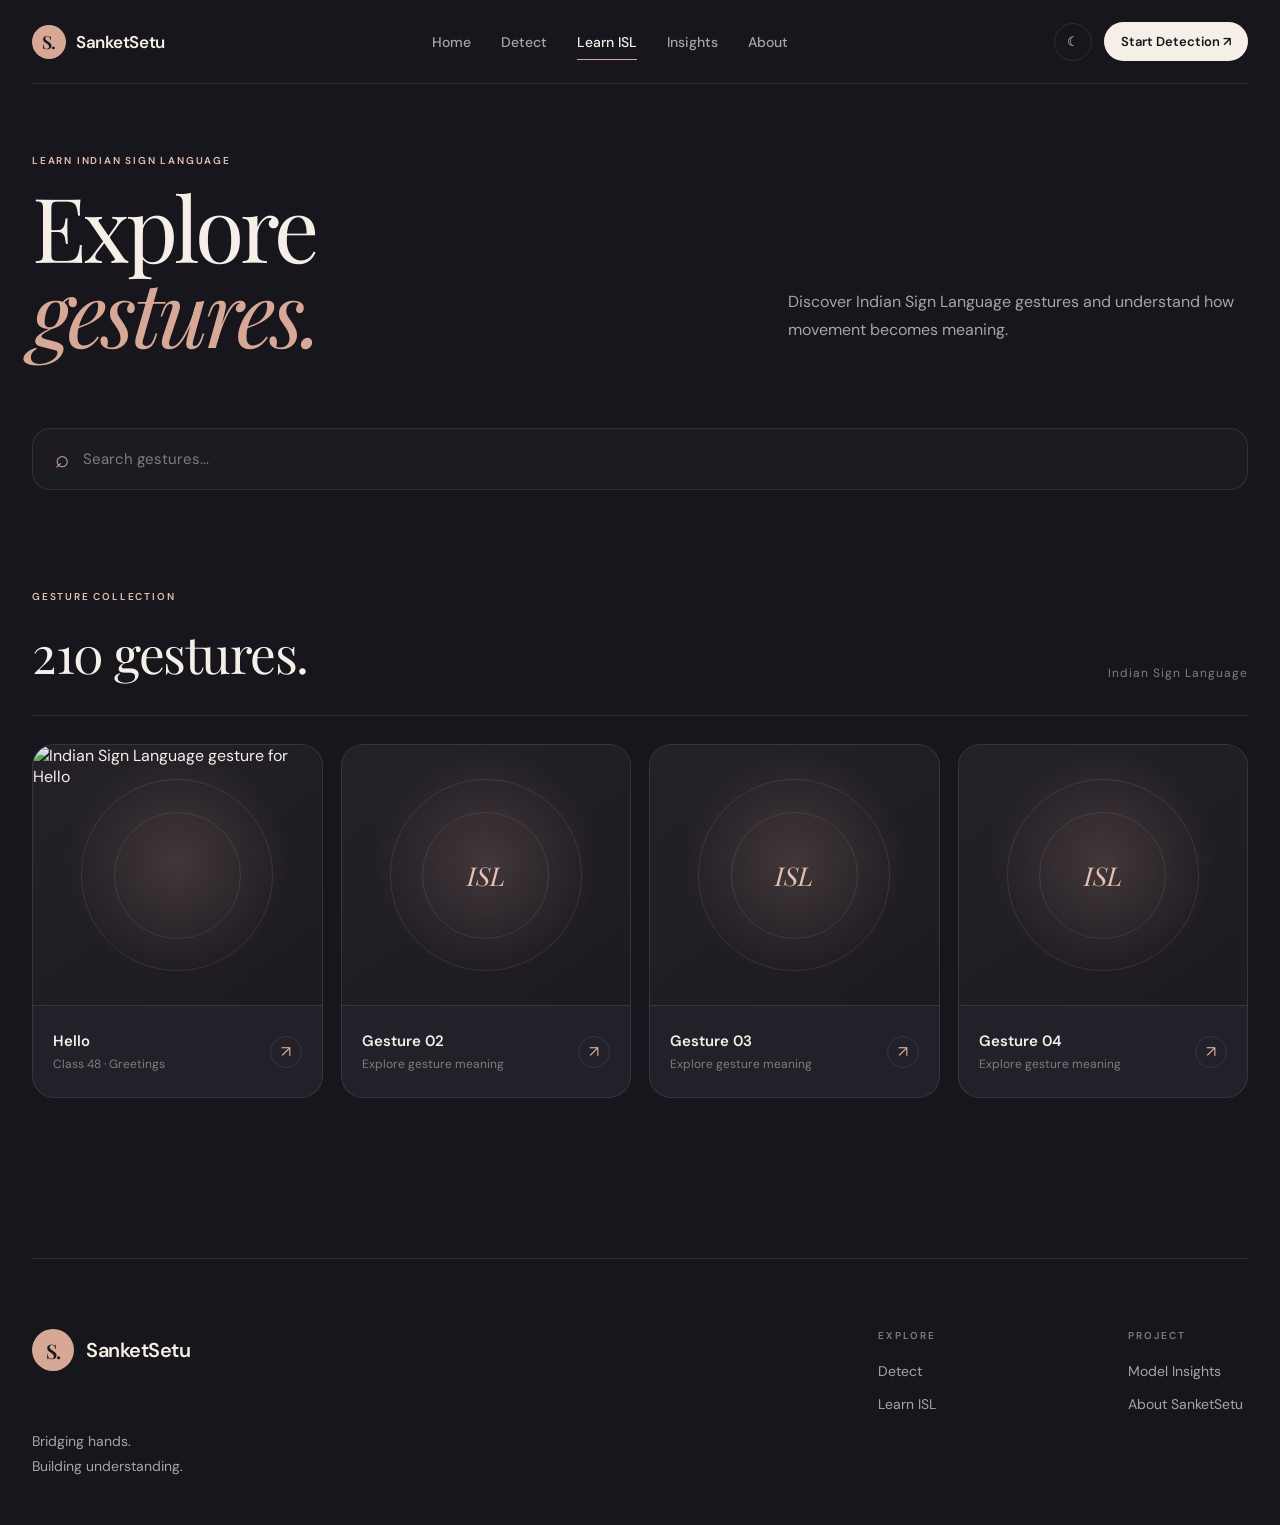
==== frontend/learn.html @ 7a356cb3 "Finalize frontend polish and theme updates" ====
<!DOCTYPE html>
<html lang="en">
<head>
    <meta charset="UTF-8">
    <meta name="viewport" content="width=device-width, initial-scale=1.0">

    <title>Learn ISL — SanketSetu</title>

    <!-- Fonts -->
    <link rel="preconnect" href="https://fonts.googleapis.com">
    <link rel="preconnect" href="https://fonts.gstatic.com" crossorigin>

    <link href="https://fonts.googleapis.com/css2?family=DM+Sans:wght@400;500;600&family=Playfair+Display:ital,wght@0,400;0,500;1,400;1,500&display=swap" rel="stylesheet">

    <!-- Global CSS -->
    <link rel="stylesheet" href="css/style.css">

    <!-- Learn Page CSS -->
    <link rel="stylesheet" href="css/learn.css">
</head>

<body>

    <!-- ================= NAVBAR ================= -->

    <header class="site-header">

        <nav class="navbar">

            <a href="index.html" class="logo">
                <span class="logo-mark">S.</span>
                <span class="logo-text">SanketSetu</span>
            </a>

            <div class="nav-links">

                <a href="index.html">Home</a>
                <a href="detect.html">Detect</a>
                <a href="learn.html" class="active">Learn ISL</a> 
                <a href="insights.html">Insights</a>
                <a href="about.html">About</a>

            </div>

            <div class="nav-actions">

                <button class="theme-toggle" aria-label="Toggle theme">
                    ☾
                </button>

                <a href="detect.html" class="nav-cta">
                    Start Detection ↗
                </a>

            </div>

        </nav>

    </header>


    <!-- ================= LEARN HERO ================= -->

    <main>

        <section class="learn-hero">

            <div class="learn-heading">

                <span class="section-label">
                    LEARN INDIAN SIGN LANGUAGE
                </span>

                <h1>
                    Explore
                    <em>gestures.</em>
                </h1>

            </div>

            <div class="learn-intro">

                <p>
                    Discover Indian Sign Language gestures and understand
                    how movement becomes meaning.
                </p>

            </div>

        </section>


        <!-- ================= SEARCH ================= -->

        <section class="learn-controls">

            <div class="search-box">

                <span class="search-icon">⌕</span>

                <input
                    type="text"
                    id="gestureSearch"
                    placeholder="Search gestures..."
                >

            </div>

        </section>


        <!-- ================= GESTURE COLLECTION ================= -->

        <section class="gesture-section">

            <div class="gesture-header">

                <div>
                    <span class="section-label">
                        GESTURE COLLECTION
                    </span>

                    <h2>
                        210 gestures.
                    </h2>
                </div>

                <span class="gesture-count">
                    Indian Sign Language
                </span>

            </div>


            <div class="gesture-grid" id="gestureGrid">

               <article class="gesture-card">

    <div class="gesture-visual">
        <img
            src="assets/images/isl/hello_30.jpg"
            alt="Indian Sign Language gesture for Hello"
        >
    </div>

    <div class="gesture-info">

        <div>
            <h3>Hello</h3>
            <p>Class 48 · Greetings</p>
        </div>

        <span class="gesture-arrow">↗</span>

    </div>

</article>


                <article class="gesture-card">

                    <div class="gesture-visual">
                        <span>ISL</span>
                    </div>

                    <div class="gesture-info">

                        <div>
                            <h3>Gesture 02</h3>
                            <p>Explore gesture meaning</p>
                        </div>

                        <span class="gesture-arrow">↗</span>

                    </div>

                </article>


                <article class="gesture-card">

                    <div class="gesture-visual">
                        <span>ISL</span>
                    </div>

                    <div class="gesture-info">

                        <div>
                            <h3>Gesture 03</h3>
                            <p>Explore gesture meaning</p>
                        </div>

                        <span class="gesture-arrow">↗</span>

                    </div>

                </article>


                <article class="gesture-card">

                    <div class="gesture-visual">
                        <span>ISL</span>
                    </div>

                    <div class="gesture-info">

                        <div>
                            <h3>Gesture 04</h3>
                            <p>Explore gesture meaning</p>
                        </div>

                        <span class="gesture-arrow">↗</span>

                    </div>

                </article>

            </div>

        </section>

    </main>


    <!-- ================= FOOTER ================= -->

    <footer class="footer">

        <div class="footer-brand">

            <div class="brand">

                <span class="brand-mark">S.</span>

                <span>SanketSetu</span>

            </div>

            <p>
                Bridging hands.<br>
                Building understanding.
            </p>

        </div>


        <div class="footer-links">

            <div>

                <span>EXPLORE</span>

                <a href="detect.html">Detect</a>
                <a href="learn.html">Learn ISL</a> 

            </div>


            <div>

                <span>PROJECT</span>

                <a href="insights.html">Model Insights</a>
                <a href="about.html">About SanketSetu</a>

            </div>

        </div>

    </footer>
<script>
    const themeToggle = document.querySelector(".theme-toggle");

    const savedTheme = localStorage.getItem("sanketsetu-theme");

    if (savedTheme) {
        document.documentElement.setAttribute("data-theme", savedTheme);
    }

    themeToggle?.addEventListener("click", () => {

        const currentTheme =
            document.documentElement.getAttribute("data-theme");

        const newTheme =
            currentTheme === "light" ? "dark" : "light";

        document.documentElement.setAttribute(
            "data-theme",
            newTheme
        );

        localStorage.setItem(
            "sanketsetu-theme",
            newTheme
        );
    });
</script>

</body>
</html>
---- frontend/css/style.css ----
/* =========================================
   SANKETSETU — GLOBAL DESIGN SYSTEM
   ========================================= */

/* ---------- RESET ---------- */

* {
    margin: 0;
    padding: 0;
    box-sizing: border-box;
}
  
html {
    scroll-behavior: smooth;
}

body {

    font-family: 'DM Sans', sans-serif;

    background: var(--bg-main);
    color: var(--text-main);

    min-height: 100vh;
    overflow-x: hidden;

    transition:
        background-color 0.4s ease,
        color 0.4s ease;
}
nav,
header,
main,
section,
footer,
.card,
.btn,
.theme-toggle {
    transition:
        background-color 0.4s ease,
        color 0.4s ease,
        border-color 0.4s ease,
        box-shadow 0.4s ease;
}
a {
    text-decoration: none;
    color: inherit;
}

button {
    font-family: inherit;
}


/* ---------- ROOT VARIABLES ---------- */
:root {

    /* ================= DARK THEME ================= */

    --bg-main: #17161c;
    --bg-surface: #222028;
    --bg-soft: #29262e;

    --text-main: #f5efe8;
    --text-muted: #aaa4a0;
    --text-soft: #817c7b;

    --peach: #d8a896;
    --peach-soft: #e5c1b3;

    --sage: #7d9185;
    --sage-soft: #afc0b2;

    --mist: #9cb8c8;

    --border: rgba(245, 239, 232, 0.10);
    --border-hover: rgba(245, 239, 232, 0.20);

    --shadow-soft: 0 20px 60px rgba(0, 0, 0, 0.20);

    --radius-lg: 32px;
    --radius-md: 22px;
    --radius-sm: 14px;

    --transition: 0.3s ease;
}


/* ================= LIGHT THEME ================= */

html[data-theme="light"] {

    --bg-main: #f4eee7;
    --bg-surface: #ebe4dc;
    --bg-soft: #e2d9d0;

    --text-main: #252128;
    --text-muted: #665f5d;
    --text-soft: #8b817c;

    --peach: #c98f79;
    --peach-soft: #b97861;

    --sage: #718277;
    --sage-soft: #8fa094;

    --mist: #7e9bab;

    --border: rgba(37, 33, 40, 0.12);
    --border-hover: rgba(37, 33, 40, 0.22);

    --shadow-soft: 0 20px 60px rgba(60, 45, 35, 0.10);
}


/* =========================================
   NAVBAR
   ========================================= */

.site-header {
    width: 100%;
    position: relative;
    z-index: 100;
}

.navbar {
    width: min(1240px, calc(100% - 64px));
    margin: 0 auto;

    min-height: 84px;

    display: flex;
    align-items: center;
    justify-content: space-between;

    border-bottom: 1px solid var(--border);
}


/* ---------- LOGO ---------- */

.logo {
    display: flex;
    align-items: center;
    gap: 10px;

    font-weight: 600;
    letter-spacing: -0.3px;
}

.logo-mark {
    width: 34px;
    height: 34px;

    display: flex;
    align-items: center;
    justify-content: center;

    border-radius: 50%;

    background: var(--peach);
    color: var(--bg-main);

    font-family: 'Playfair Display', serif;
    font-size: 18px;
    font-weight: 600;
}

.logo-text {
    font-size: 17px;
}


/* ---------- NAV LINKS ---------- */

.nav-links {
    display: flex;
    align-items: center;
    gap: 30px;
}

.nav-links a {
    position: relative;

    color: var(--text-muted);

    font-size: 14px;
    font-weight: 500;

    transition: color var(--transition);
}

.nav-links a:hover {
    color: var(--text-main);
}

.nav-links a.active {
    color: var(--text-main);
}

.nav-links a.active::after {
    content: "";

    position: absolute;
    left: 0;
    bottom: -9px;

    width: 100%;
    height: 1px;

    background: var(--peach);
}


/* ---------- NAV ACTIONS ---------- */

.nav-actions {
    display: flex;
    align-items: center;
    gap: 12px;
}

.theme-toggle {

    width: 38px;
    height: 38px;

    border: 1px solid var(--border);
    border-radius: 50%;

    background: transparent;
    color: var(--text-main);

    cursor: pointer;

    transition:
        background-color 0.3s ease,
        border-color 0.3s ease,
        color 0.3s ease,
        transform 0.3s ease;
}

.theme-toggle:hover {
    background: var(--bg-soft);
    border-color: var(--border-hover);
    transform: rotate(12deg);
}

.nav-cta {
    display: flex;
    align-items: center;
    gap: 8px;

    padding: 11px 17px;

    border-radius: 999px;

    background: var(--text-main);
    color: var(--bg-main);

    font-size: 13px;
    font-weight: 600;

    transition:
        transform var(--transition),
        opacity var(--transition);
}

.nav-cta:hover {
    transform: translateY(-2px);
    opacity: 0.9;
}


/* =========================================
   COMMON BUTTONS
   ========================================= */

.btn {
    display: inline-flex;
    align-items: center;
    justify-content: center;
    gap: 10px;

    padding: 15px 22px;

    border-radius: 999px;

    font-size: 14px;
    font-weight: 600;

    transition:
        transform var(--transition),
        background var(--transition),
        border var(--transition);
}

.btn:hover {
    transform: translateY(-3px);
}

.btn-primary {
    background: var(--peach);
    color: var(--bg-main);
}

.btn-primary:hover {
    background: var(--peach-soft);
}

.btn-secondary {
    border: 1px solid var(--border-hover);
    background: rgba(255, 255, 255, 0.02);
    color: var(--text-main);
}

.btn-secondary:hover {
    background: var(--bg-soft);
}


/* =========================================
   RESPONSIVE NAVIGATION
   ========================================= */

@media (max-width: 1050px) {

    .nav-links {
        gap: 18px;
    }

    .nav-links a {
        font-size: 13px;
    }

    .navbar {
        width: min(100% - 40px, 1240px);
    }
}


@media (max-width: 850px) {

    .nav-links {
        display: none;
    }

    .navbar {
        min-height: 76px;
    }

    .nav-cta {
        padding: 10px 14px;
    }
}


@media (max-width: 500px) {

    .navbar {
        width: calc(100% - 28px);
    }

    .logo-text {
        font-size: 15px;
    }

    .nav-cta {
        display: none;
    }
}
/* =========================================
   PROJECT STATS
   ========================================= */

.stats-section {
    position: relative;
    z-index: 2;

    width: min(1240px, calc(100% - 64px));

    margin: 0 auto;

    padding: 55px 0 100px;

    border-top: 1px solid var(--border);

    display: grid;
    grid-template-columns: 0.8fr 1.2fr;
    gap: 80px;
    align-items: start;
}


/* ---------- INTRO ---------- */

.stats-intro {
    max-width: 310px;
}

.section-label {
    display: block;

    margin-bottom: 16px;

    color: var(--peach-soft);

    font-size: 10px;
    font-weight: 600;

    letter-spacing: 1.8px;
}

.stats-intro p {
    color: var(--text-muted);

    font-size: 14px;
    line-height: 1.7;
}


/* ---------- STATS GRID ---------- */

.stats-grid {
    display: grid;
    grid-template-columns: repeat(4, 1fr);

    border-left: 1px solid var(--border);
}


/* ---------- INDIVIDUAL STAT ---------- */

.stat-item {
    min-height: 110px;

    padding: 0 25px;

    border-right: 1px solid var(--border);

    display: flex;
    flex-direction: column;
    justify-content: space-between;
}

.stat-number {
    display: block;

    font-family: 'Playfair Display', serif;

    color: var(--text-main);

    font-size: clamp(32px, 3vw, 46px);
    font-weight: 500;

    line-height: 1;
    letter-spacing: -1.5px;
}

.stat-label {
    display: block;

    margin-top: 20px;

    color: var(--text-soft);

    font-size: 9px;
    font-weight: 600;

    letter-spacing: 1.4px;
}


/* =========================================
   STATS RESPONSIVE
   ========================================= */

@media (max-width: 950px) {

    .stats-section {
        grid-template-columns: 1fr;
        gap: 40px;
    }

    .stats-intro {
        max-width: 500px;
    }
}


@media (max-width: 650px) {

    .stats-section {
        width: calc(100% - 32px);

        padding-bottom: 70px;
    }

    .stats-grid {
        grid-template-columns: repeat(2, 1fr);

        border-left: none;
        border-top: 1px solid var(--border);
    }

    .stat-item {
        min-height: 120px;

        padding: 24px 18px;

        border-bottom: 1px solid var(--border);
    }

    .stat-item:nth-child(2n) {
        border-right: none;
    }
}
/* =========================================
   FOOTER
   ========================================= */

.footer {
    width: min(1240px, calc(100% - 64px));
    margin: 60px auto 0;
    padding: 70px 0 55px;

    border-top: 1px solid var(--border);

    display: flex;
    justify-content: space-between;
    align-items: flex-start;
    gap: 80px;
}

/* ---------- FOOTER BRAND ---------- */

.footer-brand {
    display: flex;
    flex-direction: column;
    gap: 28px;
}

.footer-brand .brand {
    display: flex;
    align-items: center;
    gap: 12px;

    color: var(--text-main);

    font-size: 20px;
    font-weight: 600;
    letter-spacing: -0.5px;
}

.footer-brand .brand-mark {
    width: 42px;
    height: 42px;

    display: flex;
    align-items: center;
    justify-content: center;

    border-radius: 50%;

    background: var(--peach);
    color: var(--bg-main);

    font-family: 'Playfair Display', serif;
    font-size: 20px;
    font-weight: 600;
}

.footer-brand p {
    color: var(--text-muted);

    font-size: 15px;
    line-height: 1.8;
}

/* ---------- FOOTER LINKS ---------- */

.footer-links {
    display: flex;
    gap: 150px;
}

.footer-links > div {
    display: flex;
    flex-direction: column;
    gap: 17px;
    min-width: 120px;
}

.footer-links span {
    margin-bottom: 5px;

    color: var(--text-soft);

    font-size: 10px;
    font-weight: 600;

    letter-spacing: 2px;
}

.footer-links a {
    color: var(--text-muted);

    font-size: 14px;

    transition:
        color var(--transition),
        transform var(--transition);
}

.footer-links a:hover {
    color: var(--text-main);
    transform: translateX(3px);
}


/* ---------- FOOTER RESPONSIVE ---------- */

@media (max-width: 750px) {

    .footer {
        width: calc(100% - 32px);

        margin-top: 80px;
        padding: 55px 0 45px;

        flex-direction: column;
        gap: 50px;
    }

    .footer-links {
        gap: 70px;
    }
}

@media (max-width: 450px) {

    .footer-links {
        width: 100%;
        justify-content: space-between;
        gap: 30px;
    }
}
---- frontend/css/learn.css ----
/* =========================================
   SANKETSETU — LEARN ISL
   ========================================= */

/* ---------- LEARN HERO ---------- */

.learn-hero {
    width: min(1240px, calc(100% - 64px));

    margin: 0 auto;

    padding: 70px 0 75px;

    display: grid;

    grid-template-columns: 1.05fr 0.95fr;
gap: 35px;

    align-items: end;
}

.learn-heading h1 {
    margin: 0;

    font-family: 'Playfair Display', serif;
    font-size: clamp(64px, 7vw, 96px);
    font-weight: 400;
    line-height: 0.95;
    letter-spacing: -4px;
}

.learn-heading h1 em {
    display: block;

    color: var(--peach);

    font-weight: 400;
}

.learn-intro {
    max-width: 460px;

    padding-bottom: 8px;

    justify-self: end;
}

.learn-intro p {
    margin: 0;

    color: var(--text-muted);

    font-size: 16px;
    line-height: 1.8;
}

/* ---------- SEARCH ---------- */

.learn-controls {
    width: min(1240px, calc(100% - 64px));
    margin: 0 auto;

    padding-bottom: 100px;
}

.search-box {
    width: 100%;
    height: 62px;

    display: flex;
    align-items: center;
    gap: 14px;

    padding: 0 22px;

    border: 1px solid var(--border);
    border-radius: 18px;

    background: rgba(255, 255, 255, 0.025);

    transition:
        border var(--transition),
        background var(--transition);
}

.search-box:focus-within {
    border-color: var(--border-hover);
    background: rgba(255, 255, 255, 0.04);
}

.search-icon {
    color: var(--peach);

    font-size: 24px;
    line-height: 1;
}

.search-box input {
    width: 100%;

    border: none;
    outline: none;

    background: transparent;

    color: var(--text-main);

    font-family: inherit;
    font-size: 15px;
}

.search-box input::placeholder {
    color: var(--text-soft);
}


/* ---------- GESTURE SECTION ---------- */

.gesture-section {
    width: min(1240px, calc(100% - 64px));
    margin: 0 auto;

    padding: 0 0 120px;
}

.gesture-header {
    display: flex;
    align-items: end;
    justify-content: space-between;

    padding-bottom: 28px;

    border-bottom: 1px solid var(--border);
}

.gesture-header h2 {
    margin: 0;

    font-family: 'Playfair Display', serif;

    font-size: clamp(36px, 4vw, 52px);
    font-weight: 400;

    letter-spacing: -1.5px;
}

.gesture-count {
    padding-bottom: 6px;

    color: var(--text-soft);

    font-size: 12px;
    letter-spacing: 1px;
}


/* ---------- GESTURE GRID ---------- */

.gesture-grid {
    display: grid;

    grid-template-columns: repeat(4, 1fr);

    gap: 18px;

    padding-top: 28px;
}


/* ---------- GESTURE CARD ---------- */

.gesture-card {
    overflow: hidden;

    border: 1px solid var(--border);
    border-radius: var(--radius-md);

    background: var(--bg-surface);

    transition:
        transform var(--transition),
        border var(--transition),
        box-shadow var(--transition);
}

.gesture-card:hover {
    transform: translateY(-5px);

    border-color: var(--border-hover);

    box-shadow: var(--shadow-soft);
}


/* ---------- GESTURE VISUAL ---------- */

.gesture-visual {
    position: relative;

    height: 260px;

    display: flex;
    align-items: center;
    justify-content: center;

    overflow: hidden;

    background:
        radial-gradient(
            circle at 50% 45%,
            rgba(216, 168, 150, 0.18),
            transparent 55%
        ),
        linear-gradient(
            145deg,
            #242129,
            #1d1b21
        );
}

.gesture-visual::before,
.gesture-visual::after {
    content: "";

    position: absolute;

    border: 1px solid rgba(216, 168, 150, 0.14);

    border-radius: 50%;
}

.gesture-visual::before {
    width: 190px;
    height: 190px;
}

.gesture-visual::after {
    width: 125px;
    height: 125px;
}

.gesture-visual span {
    position: relative;
    z-index: 2;

    color: var(--peach-soft);

    font-family: 'Playfair Display', serif;
    font-size: 26px;
    font-style: italic;
}


/* ---------- GESTURE INFO ---------- */

.gesture-info {
    min-height: 92px;

    padding: 18px 20px;

    display: flex;
    align-items: center;
    justify-content: space-between;

    border-top: 1px solid var(--border);
}

.gesture-info h3 {
    margin: 0 0 5px;

    color: var(--text-main);

    font-size: 15px;
    font-weight: 600;
}

.gesture-info p {
    margin: 0;

    color: var(--text-soft);

    font-size: 12px;
}

.gesture-arrow {
    width: 32px;
    height: 32px;

    display: flex;
    align-items: center;
    justify-content: center;

    border: 1px solid var(--border);
    border-radius: 50%;

    color: var(--peach);

    transition:
        background var(--transition),
        transform var(--transition);
}

.gesture-card:hover .gesture-arrow {
    background: var(--peach);
    color: var(--bg-main);

    transform: translate(2px, -2px);
}


/* =========================================
   FOOTER
   ========================================= */

.footer {
    width: min(1240px, calc(100% - 64px));

    margin: 40px auto 0;

    padding: 70px 0 45px;

    border-top: 1px solid var(--border);

    display: flex;
    justify-content: space-between;
    gap: 80px;
}

.footer-brand {
    min-width: 250px;
}

.brand {
    display: flex;
    align-items: center;
    gap: 14px;

    color: var(--text-main);

    font-size: 20px;
    font-weight: 600;
}

.brand-mark {
    width: 40px;
    height: 40px;

    display: flex;
    align-items: center;
    justify-content: center;

    border-radius: 50%;

    background: var(--peach);
    color: var(--bg-main);

    font-family: 'Playfair Display', serif;
    font-size: 19px;
}

.footer-brand p {
    margin-top: 30px;

    color: var(--text-muted);

    font-size: 14px;
    line-height: 1.8;
}

.footer-links {
    display: flex;
    gap: 130px;
}

.footer-links > div {
    display: flex;
    flex-direction: column;
    gap: 15px;
}

.footer-links span {
    margin-bottom: 5px;

    color: var(--text-soft);

    font-size: 10px;
    font-weight: 600;

    letter-spacing: 2px;
}

.footer-links a {
    color: var(--text-muted);

    font-size: 14px;

    transition: color var(--transition);
}

.footer-links a:hover {
    color: var(--text-main);
}


/* =========================================
   RESPONSIVE
   ========================================= */

@media (max-width: 1000px) {

    .learn-hero {
        grid-template-columns: 1fr;
        gap: 30px;
    }

    .learn-intro {
        max-width: 550px;
    }

    .gesture-grid {
        grid-template-columns: repeat(2, 1fr);
    }

    .footer-links {
        gap: 70px;
    }
}


@media (max-width: 700px) {

    .learn-hero,
    .learn-controls,
    .gesture-section,
    .footer {
        width: calc(100% - 32px);
    }

    .learn-hero {
        padding: 75px 0 55px;
    }

    .learn-heading h1 {
        font-size: 58px;
        letter-spacing: -2px;
    }

    .gesture-grid {
        grid-template-columns: 1fr;
    }

    .gesture-header {
        align-items: start;
        flex-direction: column;
        gap: 12px;
    }

    .footer {
        flex-direction: column;
        gap: 50px;
    }

    .footer-links {
        gap: 70px;
    }
}


@media (max-width: 450px) {

    .learn-heading h1 {
        font-size: 48px;
    }

    .footer-links {
        gap: 40px;
    }

    .gesture-visual {
        height: 230px;
    }
}
/* Actual ISL gesture images */
.gesture-visual img {
    width: 100%;
    height: 100%;

    object-fit: contain;
    display: block;

    border-radius: inherit;
}
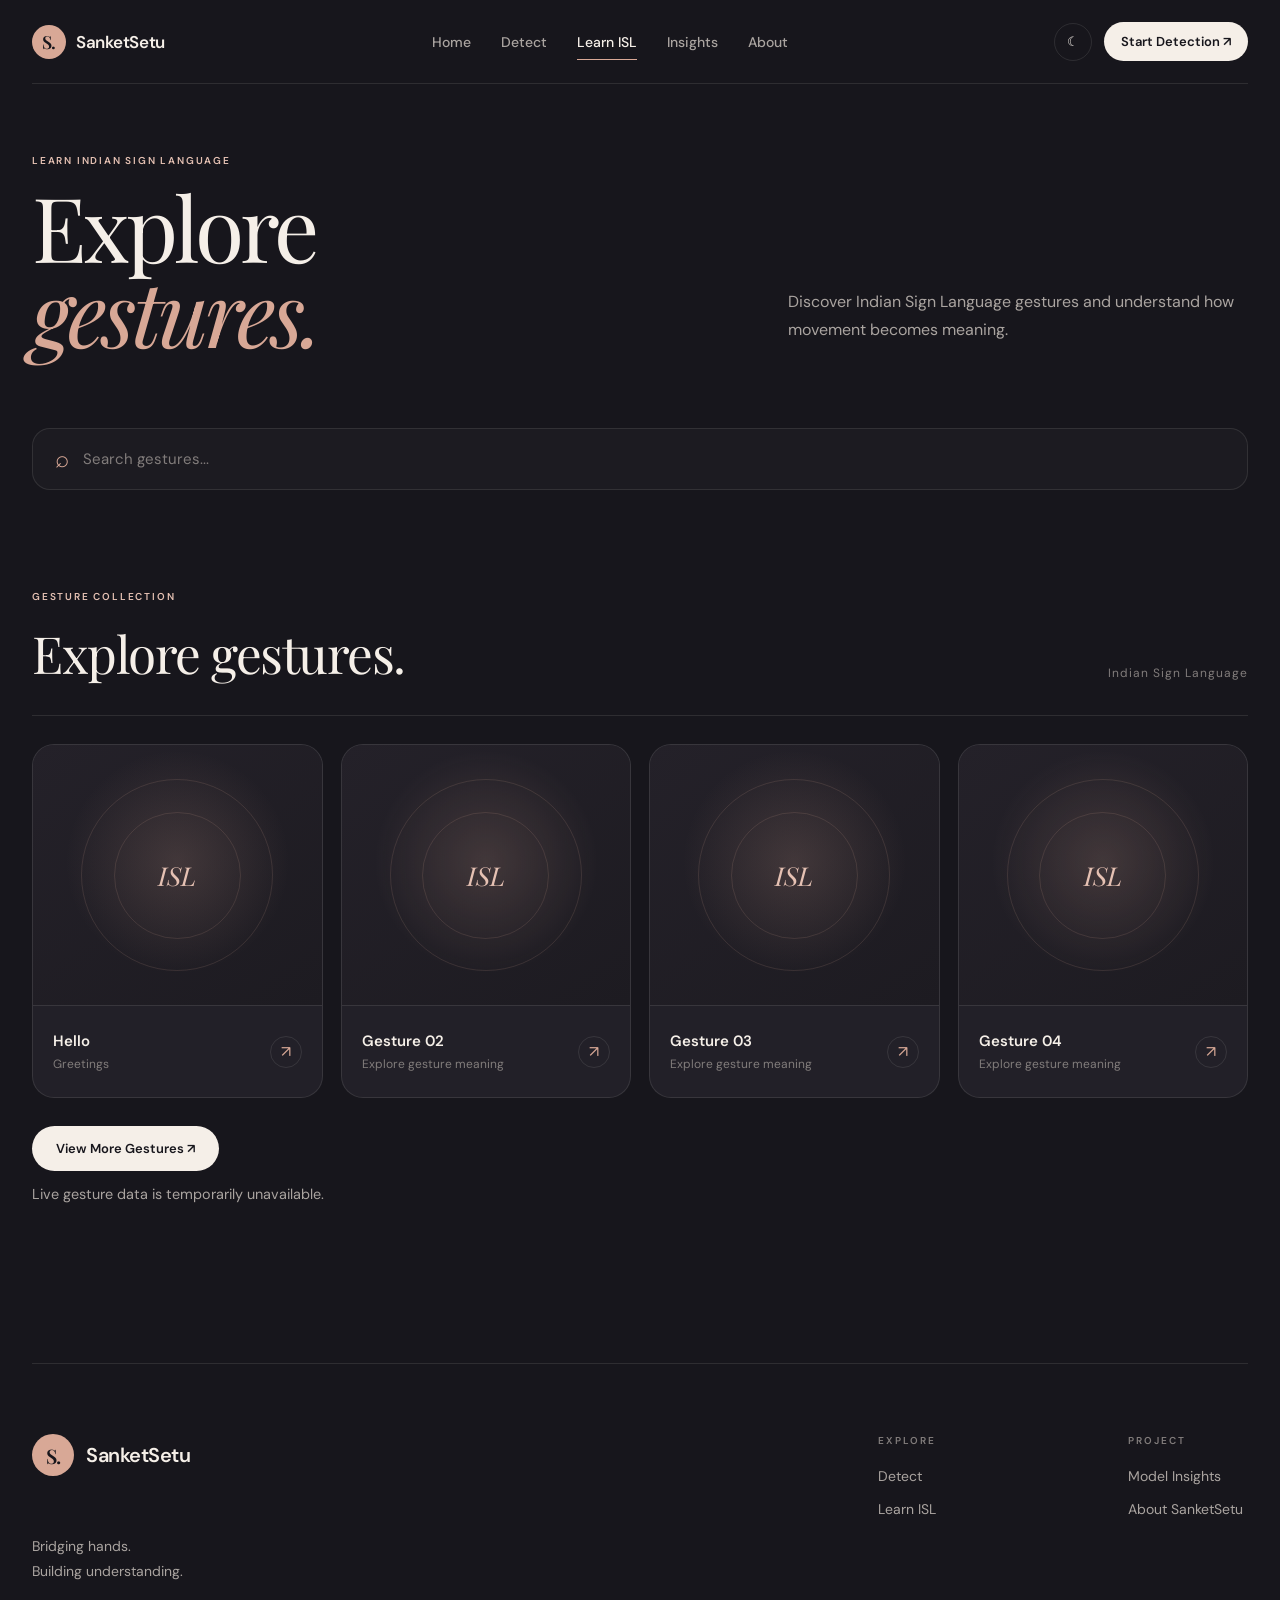
==== commit f5ccf059: "Update ISL learning and Transformer notebooks" ====
--- a/frontend/learn.html
+++ b/frontend/learn.html
@@ -1,3 +1,4 @@
+
 <!DOCTYPE html>
 <html lang="en">
 <head>
@@ -9,22 +10,17 @@
     <!-- Fonts -->
     <link rel="preconnect" href="https://fonts.googleapis.com">
     <link rel="preconnect" href="https://fonts.gstatic.com" crossorigin>
-
     <link href="https://fonts.googleapis.com/css2?family=DM+Sans:wght@400;500;600&family=Playfair+Display:ital,wght@0,400;0,500;1,400;1,500&display=swap" rel="stylesheet">
 
-    <!-- Global CSS -->
+    <!-- CSS -->
     <link rel="stylesheet" href="css/style.css">
-
-    <!-- Learn Page CSS -->
     <link rel="stylesheet" href="css/learn.css">
 </head>
 
 <body>
 
-    <!-- ================= NAVBAR ================= -->
-
+    <!-- NAVBAR -->
     <header class="site-header">
-
         <nav class="navbar">
 
             <a href="index.html" class="logo">
@@ -33,270 +29,303 @@
             </a>
 
             <div class="nav-links">
-
                 <a href="index.html">Home</a>
                 <a href="detect.html">Detect</a>
-                <a href="learn.html" class="active">Learn ISL</a> 
+                <a href="learn.html" class="active">Learn ISL</a>
                 <a href="insights.html">Insights</a>
                 <a href="about.html">About</a>
-
             </div>
 
             <div class="nav-actions">
-
-                <button class="theme-toggle" aria-label="Toggle theme">
-                    ☾
-                </button>
-
-                <a href="detect.html" class="nav-cta">
-                    Start Detection ↗
-                </a>
-
+                <button class="theme-toggle" aria-label="Toggle theme">☾</button>
+                <a href="detect.html" class="nav-cta">Start Detection ↗</a>
             </div>
 
         </nav>
-
     </header>
 
-
-    <!-- ================= LEARN HERO ================= -->
-
     <main>
 
+        <!-- HERO -->
         <section class="learn-hero">
-
             <div class="learn-heading">
-
-                <span class="section-label">
-                    LEARN INDIAN SIGN LANGUAGE
-                </span>
-
-                <h1>
-                    Explore
-                    <em>gestures.</em>
-                </h1>
-
+                <span class="section-label">LEARN INDIAN SIGN LANGUAGE</span>
+                <h1>Explore <em>gestures.</em></h1>
             </div>
 
             <div class="learn-intro">
-
                 <p>
                     Discover Indian Sign Language gestures and understand
                     how movement becomes meaning.
                 </p>
-
-            </div>
-
+            </div>
         </section>
 
-
-        <!-- ================= SEARCH ================= -->
-
+        <!-- SEARCH -->
         <section class="learn-controls">
-
             <div class="search-box">
-
                 <span class="search-icon">⌕</span>
-
                 <input
                     type="text"
                     id="gestureSearch"
                     placeholder="Search gestures..."
+                    aria-label="Search featured gestures"
                 >
-
-            </div>
-
+            </div>
         </section>
 
-
-        <!-- ================= GESTURE COLLECTION ================= -->
-
+        <!-- FEATURED GESTURES -->
         <section class="gesture-section">
 
             <div class="gesture-header">
-
                 <div>
-                    <span class="section-label">
-                        GESTURE COLLECTION
-                    </span>
-
-                    <h2>
-                        210 gestures.
-                    </h2>
+                    <span class="section-label">GESTURE COLLECTION</span>
+                    <h2 id="gestureHeading">Explore gestures.</h2>
                 </div>
 
-                <span class="gesture-count">
-                    Indian Sign Language
+                <span class="gesture-count" id="gestureCount">
+                    Loading gestures...
                 </span>
-
-            </div>
-
+            </div>
 
             <div class="gesture-grid" id="gestureGrid">
-
-               <article class="gesture-card">
-
-    <div class="gesture-visual">
-        <img
-            src="assets/images/isl/hello_30.jpg"
-            alt="Indian Sign Language gesture for Hello"
-        >
-    </div>
-
-    <div class="gesture-info">
-
-        <div>
-            <h3>Hello</h3>
-            <p>Class 48 · Greetings</p>
-        </div>
-
-        <span class="gesture-arrow">↗</span>
-
-    </div>
-
-</article>
-
-
-                <article class="gesture-card">
-
-                    <div class="gesture-visual">
-                        <span>ISL</span>
-                    </div>
-
-                    <div class="gesture-info">
-
-                        <div>
-                            <h3>Gesture 02</h3>
-                            <p>Explore gesture meaning</p>
-                        </div>
-
-                        <span class="gesture-arrow">↗</span>
-
-                    </div>
-
-                </article>
-
-
-                <article class="gesture-card">
-
-                    <div class="gesture-visual">
-                        <span>ISL</span>
-                    </div>
-
-                    <div class="gesture-info">
-
-                        <div>
-                            <h3>Gesture 03</h3>
-                            <p>Explore gesture meaning</p>
-                        </div>
-
-                        <span class="gesture-arrow">↗</span>
-
-                    </div>
-
-                </article>
-
-
-                <article class="gesture-card">
-
-                    <div class="gesture-visual">
-                        <span>ISL</span>
-                    </div>
-
-                    <div class="gesture-info">
-
-                        <div>
-                            <h3>Gesture 04</h3>
-                            <p>Explore gesture meaning</p>
-                        </div>
-
-                        <span class="gesture-arrow">↗</span>
-
-                    </div>
-
-                </article>
-
-            </div>
+                <p>Loading gestures from the dataset...</p>
+            </div>
+
+            <div class="learn-more">
+                <a href="gestures.html" class="nav-cta">
+                    View More Gestures ↗
+                </a>
+            </div>
+
+            <p id="gestureMessage" role="status"></p>
 
         </section>
 
     </main>
 
-
-    <!-- ================= FOOTER ================= -->
-
+    <!-- FOOTER -->
     <footer class="footer">
 
         <div class="footer-brand">
-
             <div class="brand">
-
                 <span class="brand-mark">S.</span>
-
                 <span>SanketSetu</span>
-
             </div>
 
             <p>
                 Bridging hands.<br>
                 Building understanding.
             </p>
-
         </div>
 
-
         <div class="footer-links">
 
             <div>
-
                 <span>EXPLORE</span>
-
                 <a href="detect.html">Detect</a>
-                <a href="learn.html">Learn ISL</a> 
-
-            </div>
-
+                <a href="learn.html">Learn ISL</a>
+            </div>
 
             <div>
-
                 <span>PROJECT</span>
-
                 <a href="insights.html">Model Insights</a>
                 <a href="about.html">About SanketSetu</a>
-
             </div>
 
         </div>
 
     </footer>
-<script>
-    const themeToggle = document.querySelector(".theme-toggle");
-
-    const savedTheme = localStorage.getItem("sanketsetu-theme");
-
-    if (savedTheme) {
-        document.documentElement.setAttribute("data-theme", savedTheme);
-    }
-
-    themeToggle?.addEventListener("click", () => {
-
-        const currentTheme =
-            document.documentElement.getAttribute("data-theme");
-
-        const newTheme =
-            currentTheme === "light" ? "dark" : "light";
-
-        document.documentElement.setAttribute(
-            "data-theme",
-            newTheme
-        );
-
-        localStorage.setItem(
-            "sanketsetu-theme",
-            newTheme
-        );
+
+    <script>
+        // Theme toggle — preserved from the original page
+        const themeToggle = document.querySelector(".theme-toggle");
+        const savedTheme = localStorage.getItem("sanketsetu-theme");
+
+        if (savedTheme) {
+            document.documentElement.setAttribute("data-theme", savedTheme);
+        }
+
+        themeToggle?.addEventListener("click", () => {
+            const currentTheme =
+                document.documentElement.getAttribute("data-theme");
+
+            const newTheme =
+                currentTheme === "light" ? "dark" : "light";
+
+            document.documentElement.setAttribute("data-theme", newTheme);
+            localStorage.setItem("sanketsetu-theme", newTheme);
+        });
+
+        // Load gestures from the Flask API
+        const gestureGrid = document.getElementById("gestureGrid");
+        const gestureCount = document.getElementById("gestureCount");
+        const gestureHeading = document.getElementById("gestureHeading");
+        const gestureSearch = document.getElementById("gestureSearch");
+        const gestureMessage = document.getElementById("gestureMessage");
+
+        let featuredGestures = [];
+
+        function createGestureCard(gesture) {
+            const card = document.createElement("article");
+            card.className = "gesture-card";
+
+            const visual = document.createElement("div");
+            visual.className = "gesture-visual";
+
+            const placeholder = document.createElement("span");
+            placeholder.textContent = "ISL";
+            visual.appendChild(placeholder);
+
+            const info = document.createElement("div");
+            info.className = "gesture-info";
+
+            const details = document.createElement("div");
+
+            const name = document.createElement("h3");
+            name.textContent = gesture.name;
+
+            const category = document.createElement("p");
+            category.textContent = gesture.category || "Indian Sign Language";
+
+            details.append(name, category);
+
+            const arrow = document.createElement("span");
+            arrow.className = "gesture-arrow";
+            arrow.textContent = "↗";
+
+            info.append(details, arrow);
+            card.append(visual, info);
+
+            // Detail page will use this ID to find the selected gesture.
+            card.tabIndex = 0;
+            card.setAttribute("role", "link");
+            card.setAttribute("aria-label", `Learn about ${gesture.name}`);
+
+            const openDetails = () => {
+                const params = new URLSearchParams({
+                    id: gesture.id
+                });
+                window.location.href = `gesture.html?${params.toString()}`;
+            };
+
+            card.addEventListener("click", openDetails);
+            card.addEventListener("keydown", (event) => {
+                if (event.key === "Enter" || event.key === " ") {
+                    event.preventDefault();
+                    openDetails();
+                }
+            });
+
+            return card;
+        }
+
+        function renderFeaturedGestures(searchTerm = "") {
+            const term = searchTerm.trim().toLowerCase();
+
+            const filtered = featuredGestures.filter((gesture) =>
+                gesture.name.toLowerCase().includes(term) ||
+                (gesture.category || "").toLowerCase().includes(term)
+            );
+
+            gestureGrid.replaceChildren();
+
+            if (filtered.length === 0) {
+                const emptyMessage = document.createElement("p");
+                emptyMessage.textContent = "No matching featured gestures found.";
+                gestureGrid.appendChild(emptyMessage);
+                return;
+            }
+
+            filtered.forEach((gesture) => {
+                gestureGrid.appendChild(createGestureCard(gesture));
+            });
+        }
+
+        async function loadGestures() {
+            try {
+                const response = await fetch("http://127.0.0.1:5000/api/learn/gestures");
+
+                if (!response.ok) {
+                    throw new Error("Could not load gestures.");
+                }
+
+                const data = await response.json();
+
+                if (data.status !== "ok" || !Array.isArray(data.gestures)) {
+                    throw new Error("The gesture data is unavailable.");
+                }
+
+                gestureCount.textContent =
+                    `${data.count} gestures available`;
+
+                // Show five gestures on the Learn ISL landing page.
+                featuredGestures = data.gestures.slice(0, 4);
+
+                gestureHeading.textContent = "Start exploring.";
+
+                renderFeaturedGestures();
+
+            
+} catch (error) {
+    console.error("Learn ISL:", error);
+
+    gestureCount.textContent = "Indian Sign Language";
+
+    // Keep the original four placeholder cards visible.
+    const fallbackGestures = [
+        { name: "Hello", category: "Greetings" },
+        { name: "Gesture 02", category: "Explore gesture meaning" },
+        { name: "Gesture 03", category: "Explore gesture meaning" },
+        { name: "Gesture 04", category: "Explore gesture meaning" }
+    ];
+
+    gestureGrid.replaceChildren();
+
+    fallbackGestures.forEach((gesture, index) => {
+        const card = document.createElement("article");
+        card.className = "gesture-card";
+
+        const visual = document.createElement("div");
+        visual.className = "gesture-visual";
+
+        const placeholder = document.createElement("span");
+        placeholder.textContent = "ISL";
+        visual.appendChild(placeholder);
+
+        const info = document.createElement("div");
+        info.className = "gesture-info";
+
+        const details = document.createElement("div");
+        const name = document.createElement("h3");
+        name.textContent = gesture.name;
+
+        const description = document.createElement("p");
+        description.textContent = gesture.category;
+
+        details.append(name, description);
+
+        const arrow = document.createElement("span");
+        arrow.className = "gesture-arrow";
+        arrow.textContent = "↗";
+
+        info.append(details, arrow);
+        card.append(visual, info);
+        gestureGrid.appendChild(card);
     });
-</script>
+
+    gestureMessage.textContent =
+        "Live gesture data is temporarily unavailable.";
+}
+
+        }
+
+        gestureSearch.addEventListener("input", () => {
+            renderFeaturedGestures(gestureSearch.value);
+        });
+
+        loadGestures();
+    </script>
 
 </body>
-</html>+</html>
--- a/frontend/css/learn.css
+++ b/frontend/css/learn.css
@@ -489,4 +489,25 @@
     display: block;
 
     border-radius: inherit;
-}+}
+
+/* Learn ISL — featured section spacing */
+.learn-more {
+    display: flex;
+    justify-content: flex-start;
+    margin-top: 28px;
+}
+
+.learn-more .nav-cta {
+    display: inline-flex;
+    align-items: center;
+    width: fit-content;
+    max-width: 100%;
+    padding: 14px 24px;
+}
+
+#gestureMessage {
+    margin-top: 14px;
+    font-size: 0.9rem;
+    color: var(--text-muted, #a39a96);
+}
